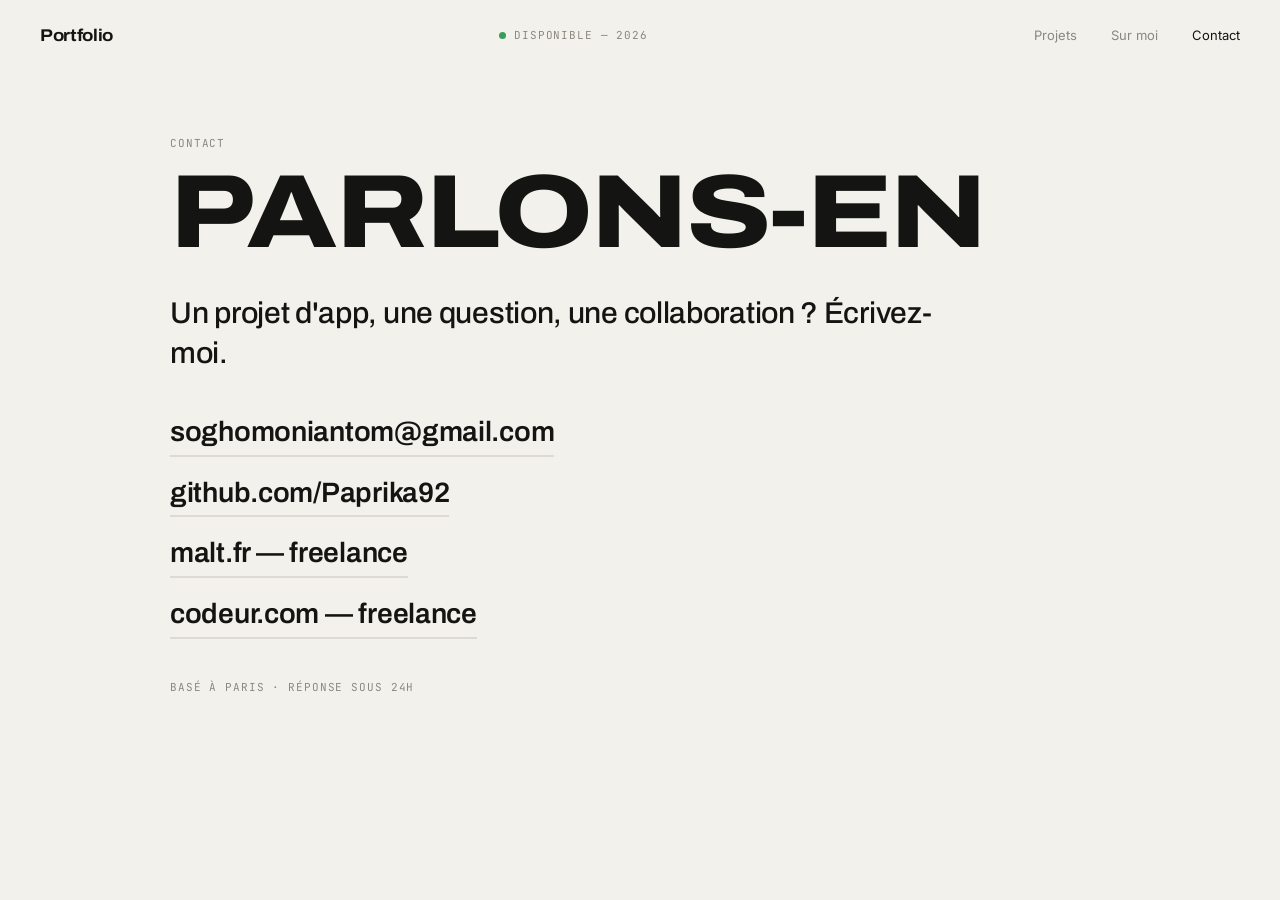
==== contact.html @ 64d4788f "Portfolio v1" ====
<!DOCTYPE html>
<html lang="fr">
<head>
<meta charset="UTF-8">
<meta name="viewport" content="width=device-width, initial-scale=1.0">
<title>Contact — Tom Soghomonian</title>
<meta name="description" content="Contacter Tom Soghomonian, développeur d'apps iOS.">
<link rel="preconnect" href="https://fonts.googleapis.com">
<link rel="preconnect" href="https://fonts.gstatic.com" crossorigin>
<link href="https://fonts.googleapis.com/css2?family=Archivo:wdth,wght@62..125,300..800&family=Inter:wght@400;500&family=JetBrains+Mono:wght@400;500&display=swap" rel="stylesheet">
<link rel="stylesheet" href="css/style.css">
</head>
<body>
<header>
  <a class="logo" href="index.html">Portfolio</a>
  <div class="status mono"><span class="dot"></span>Disponible — 2026</div>
  <nav>
    <a href="index.html">Projets</a>
    <a href="sur-moi.html">Sur moi</a>
    <a href="contact.html" class="active">Contact</a>
  </nav>
</header>
<main class="page">
  <span class="mono" style="color:var(--muted)">Contact</span>
  <h1 class="giant">Parlons-en</h1>
  <p class="big" style="margin-top:30px">Un projet d'app, une question, une collaboration ? Écrivez-moi.</p>
  <div class="contactlinks">
    <a href="mailto:soghomoniantom@gmail.com">soghomoniantom@gmail.com</a>
    <a href="https://github.com/Paprika92" target="_blank" rel="noopener">github.com/Paprika92</a>
    <a href="https://www.malt.fr/profile/tomsoghomoniantom" target="_blank" rel="noopener">malt.fr — freelance</a>
    <a href="https://www.codeur.com/-tomsogho" target="_blank" rel="noopener">codeur.com — freelance</a>
  </div>
  <p class="mono" style="color:var(--muted);margin-top:40px">Basé à Paris · Réponse sous 24h</p>
</main>

</body>
</html>
---- css/style.css ----
:root{
  --paper:#F2F1EC;
  --ink:#141412;
  --muted:#8A887F;
  --line:#DCDAD2;
  --accent:#141412;
  --card-h: min(66vh, 640px);
}
*{margin:0;padding:0;box-sizing:border-box}
html{scroll-behavior:smooth}
@media (prefers-reduced-motion: reduce){
  html{scroll-behavior:auto}
  *,*::before,*::after{animation:none!important;transition:none!important}
}
body{
  background:var(--paper);
  color:var(--ink);
  font-family:'Inter',sans-serif;
  font-size:15px;
  line-height:1.6;
  -webkit-font-smoothing:antialiased;
  min-height:100vh;
  display:flex;flex-direction:column;
}
a{color:inherit;text-decoration:none}
a:focus-visible,button:focus-visible{outline:2px solid var(--ink);outline-offset:3px}
.mono{font-family:'JetBrains Mono',monospace;font-size:11px;letter-spacing:.08em;text-transform:uppercase}

/* ---------- HEADER ---------- */
header{
  position:fixed;top:0;left:0;right:0;z-index:50;
  display:flex;align-items:center;justify-content:space-between;
  padding:22px 40px;
  background:linear-gradient(var(--paper) 60%, transparent);
}
.logo{
  font-family:'Archivo',sans-serif;
  font-weight:700;font-size:17px;letter-spacing:-.02em;
  font-stretch:110%;
}
.status{display:flex;align-items:center;gap:8px;color:var(--muted)}
.status .dot{width:7px;height:7px;border-radius:50%;background:#3A9D5C;animation:pulse 2.4s infinite}
@keyframes pulse{0%,100%{opacity:1}50%{opacity:.35}}
nav{display:flex;gap:34px}
nav a{font-size:13px;color:var(--muted);transition:color .2s}
nav a:hover,nav a.active{color:var(--ink)}

/* ---------- FOOTER BAR ---------- */
.bottombar{
  position:fixed;bottom:0;left:0;right:0;z-index:40;
  display:grid;grid-template-columns:1fr auto 1fr;align-items:end;
  padding:20px 40px;
  background:linear-gradient(transparent, var(--paper) 45%);
  pointer-events:none;
}
.bottombar > *{pointer-events:auto}
.who{font-size:12.5px;line-height:1.45}
.who em{font-style:italic;color:var(--muted)}
.dashes{display:flex;gap:8px;align-self:center;justify-self:center}
.dashes button{
  width:34px;height:14px;border:none;background:none;cursor:pointer;
  display:grid;align-items:center;
}
.dashes button::after{
  content:"";display:block;height:2px;background:var(--line);transition:all .3s;
}
.dashes button.on::after{height:4px;background:var(--ink)}
#currentName{
  justify-self:end;
  font-family:'Archivo',sans-serif;
  font-weight:800;font-stretch:125%;
  font-size:clamp(18px,2.4vw,30px);
  letter-spacing:.02em;text-transform:uppercase;
  white-space:nowrap;
}

/* ---------- CARROUSEL ---------- */
#stage{
  height:100vh;height:100svh;
  display:flex;flex-direction:column;justify-content:center;
}
.rail{
  display:flex;gap:22px;
  overflow-x:auto;
  scroll-snap-type:x mandatory;
  padding:30px 40px;
  scrollbar-width:none;
}
.rail::-webkit-scrollbar{display:none}
.card{
  flex:0 0 auto;
  scroll-snap-align:center;
  position:relative;
  display:flex;flex-direction:column;align-items:center;gap:14px;
  transition:transform .35s cubic-bezier(.2,.7,.2,1);
}
.card:hover{transform:translateY(-8px)}
.card .apptitle{
  font-family:'Archivo',sans-serif;font-weight:800;font-stretch:120%;
  font-size:clamp(19px,2.2vw,27px);letter-spacing:.02em;text-transform:uppercase;
  text-align:center;
}
.card .tag{font-size:14.5px;color:var(--muted);text-align:center;max-width:30ch}

/* ---------- PHONE MOCKUP ---------- */
.phone{
  width:calc(var(--card-h) * .46);
  height:var(--card-h);
  background:#0B0B0C;
  border-radius:38px;
  padding:9px;
  box-shadow:0 24px 50px -22px rgba(20,20,18,.4);
  position:relative;
}
.phone .screen{
  width:100%;height:100%;
  border-radius:30px;
  overflow:hidden;
  position:relative;
  background:var(--sc-bg,#fff);
}
.phone .screen img.shot{display:block;width:100%;height:100%;object-fit:cover}
/* éléments génériques des mini-écrans */

/* ---------- PAGES INTERNES ---------- */
main.page{
  flex:1;
  width:100%;max-width:1020px;margin:0 auto;
  padding:130px 40px 160px;
}
.crumb{color:var(--muted);display:inline-flex;gap:8px;align-items:center;margin-bottom:26px}
.crumb:hover{color:var(--ink)}
h1.giant{
  font-family:'Archivo',sans-serif;font-weight:800;font-stretch:118%;
  font-size:clamp(44px,9vw,104px);letter-spacing:-.02em;line-height:.95;
  text-transform:uppercase;margin:10px 0 12px;
}
.tagline{font-size:17px;color:var(--muted);max-width:44ch}
.hero-app{display:grid;grid-template-columns:1fr auto;gap:40px;align-items:center}
.hero-app .phone{--card-h:400px}
.meta{
  display:flex;flex-wrap:wrap;gap:34px;
  margin:44px 0;padding:22px 0;
  border-top:1px solid var(--line);border-bottom:1px solid var(--line);
}
.meta div span{display:block;font-size:11px;color:var(--muted);font-family:'JetBrains Mono',monospace;letter-spacing:.08em;text-transform:uppercase;margin-bottom:5px}
.meta div b{font-weight:500;font-size:14px}
.sec-title{color:var(--accent);display:block;margin:56px 0 18px}
.desc{max-width:62ch;font-size:16px}
.feat{display:grid;grid-template-columns:repeat(auto-fit,minmax(240px,1fr));gap:14px}
.feat li{
  list-style:none;padding:18px;border:1px solid var(--line);
  font-size:14px;background:#fff;
}
.feat li::before{content:"→";display:block;color:var(--accent);margin-bottom:8px;font-weight:700}
.stack{display:flex;flex-wrap:wrap;gap:10px}
.stack span{
  font-family:'JetBrains Mono',monospace;font-size:11.5px;
  padding:8px 14px;border:1px solid var(--line);border-radius:999px;background:#fff;
}
.gallery{display:grid;grid-auto-flow:column;grid-auto-columns:1fr;gap:14px}
.gallery .shot{
  aspect-ratio:9/16.5;background:var(--accent);
  display:grid;place-items:center;color:#fff;overflow:hidden;border-radius:6px;
}
.gallery .shot img{width:100%;height:100%;object-fit:cover}
.gallery .shot .ph{font-family:'JetBrains Mono',monospace;font-size:10px;letter-spacing:.1em;opacity:.55;text-transform:uppercase}
.store{
  display:inline-block;margin-top:50px;
  font-family:'Archivo',sans-serif;font-weight:700;font-size:16px;
  padding:16px 26px;border-radius:999px;
  background:var(--ink);color:var(--paper);
  transition:transform .2s;
}
.store:hover{transform:translateY(-3px)}
.store.soon{background:none;border:1px dashed var(--muted);color:var(--muted);pointer-events:none}
.pagenav{
  display:flex;justify-content:space-between;gap:20px;
  margin-top:80px;padding-top:28px;border-top:1px solid var(--line);
}
.pagenav a{font-family:'Archivo',sans-serif;font-weight:600;font-size:15px;color:var(--muted)}
.pagenav a:hover{color:var(--ink)}

/* Sur moi / Contact */
p.big{
  font-family:'Archivo',sans-serif;font-weight:500;
  font-size:clamp(20px,3vw,30px);line-height:1.35;letter-spacing:-.01em;
  max-width:26em;
}
.facts{display:flex;flex-wrap:wrap;gap:40px;margin-top:48px}
.facts div strong{display:block;font-family:'Archivo',sans-serif;font-weight:700;font-size:30px;letter-spacing:-.02em}
.facts div span{font-size:12.5px;color:var(--muted)}
.contactlinks{display:flex;flex-direction:column;gap:14px;margin-top:36px}
.contactlinks a{
  font-family:'Archivo',sans-serif;font-weight:600;font-size:clamp(20px,2.6vw,28px);
  letter-spacing:-.01em;width:fit-content;
  border-bottom:2px solid var(--line);transition:border-color .2s;
}
.contactlinks a:hover{border-color:var(--ink)}
.applist{margin-top:56px;display:grid;grid-template-columns:repeat(auto-fit,minmax(200px,1fr));gap:12px}
.applist a{
  padding:16px 18px;border:1px solid var(--line);background:#fff;
  display:flex;justify-content:space-between;align-items:center;
  font-family:'Archivo',sans-serif;font-weight:600;font-size:15px;
  transition:transform .2s;
}
.applist a:hover{transform:translateY(-3px)}
.applist a i{font-style:normal;width:10px;height:10px;border-radius:99px;background:var(--c)}

/* ---------- MOBILE ---------- */
@media (max-width:720px){
  header{padding:16px 20px}
  nav{gap:18px}
  .status{display:none}
  .rail{padding:24px 20px}
  :root{--card-h:56vh}
  .bottombar{padding:14px 20px;grid-template-columns:1fr auto}
  #currentName{display:none}
  .dashes{justify-self:end}
  .dashes button{width:20px}
  main.page{padding:110px 20px 120px}
  .gallery{grid-auto-flow:row;grid-template-columns:repeat(2,1fr)}
  .hero-app{grid-template-columns:1fr}
  .hero-app .phone{--card-h:340px;justify-self:center}
}
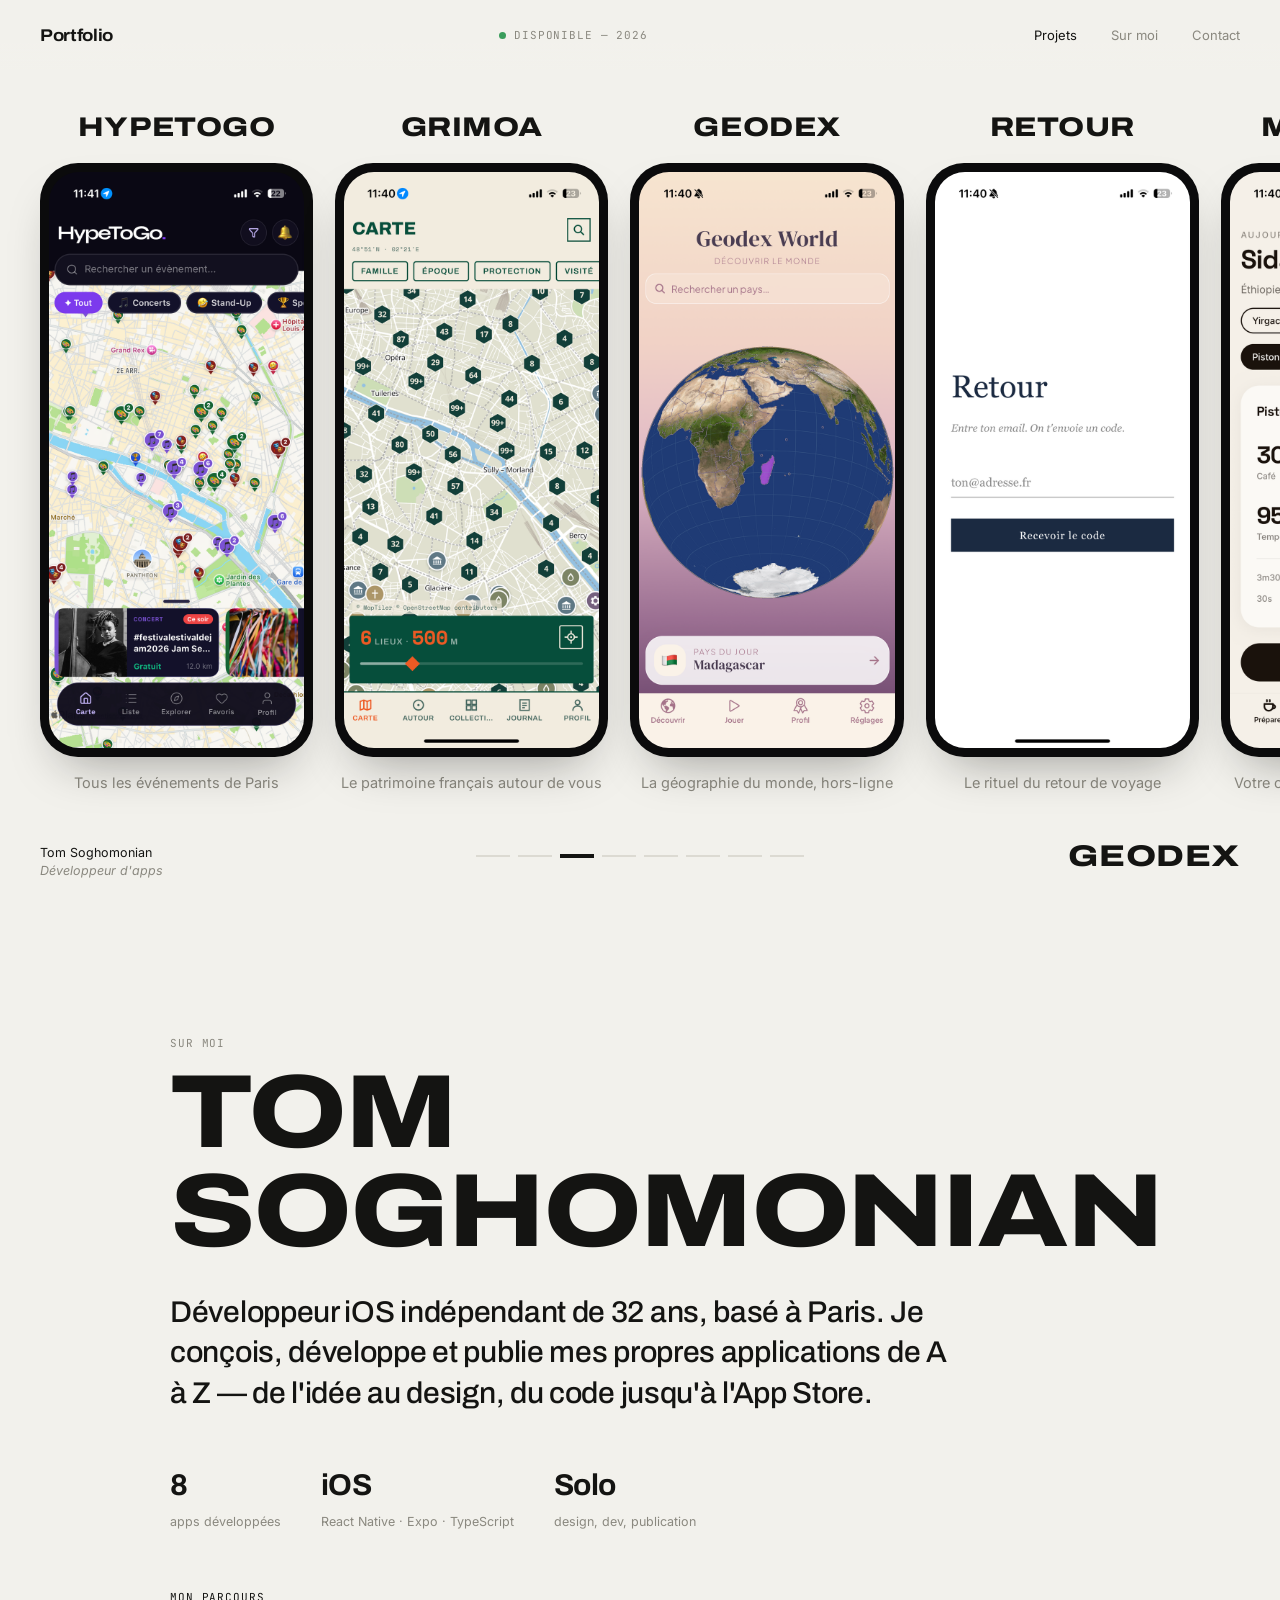
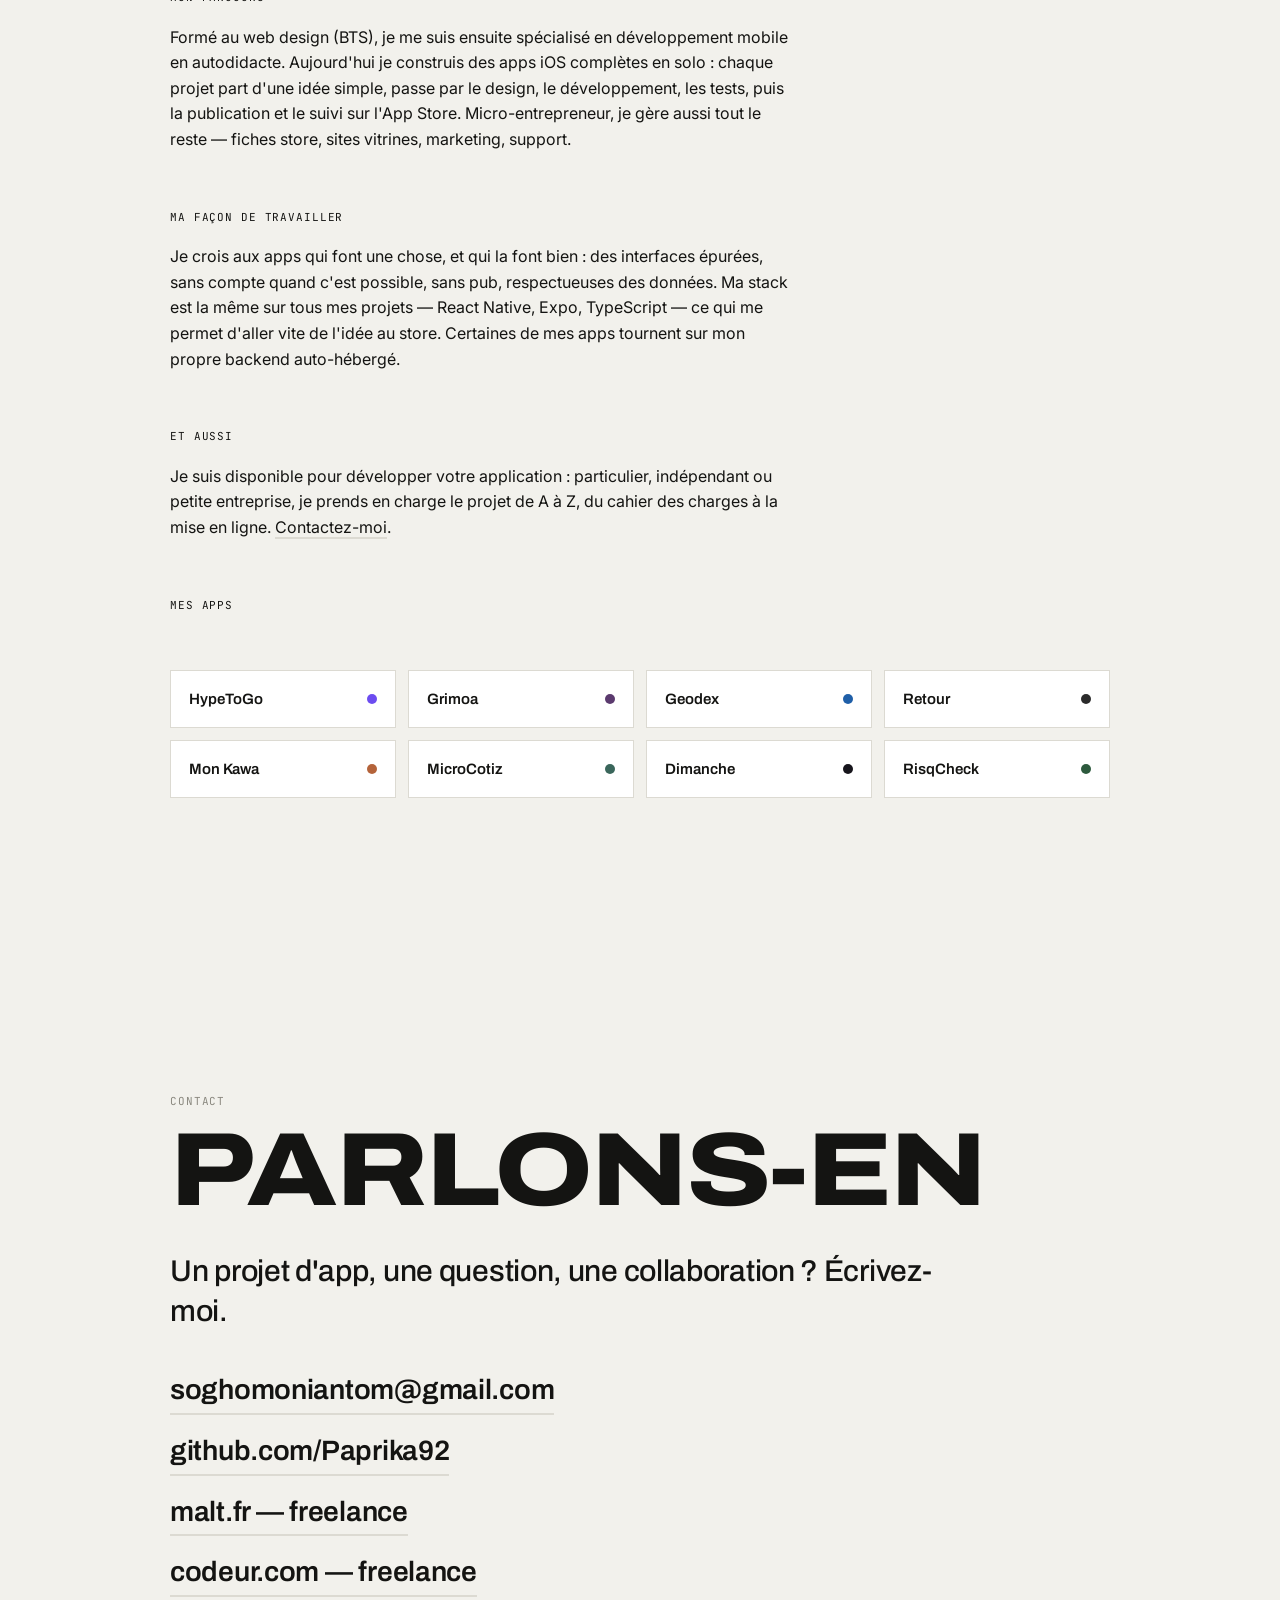
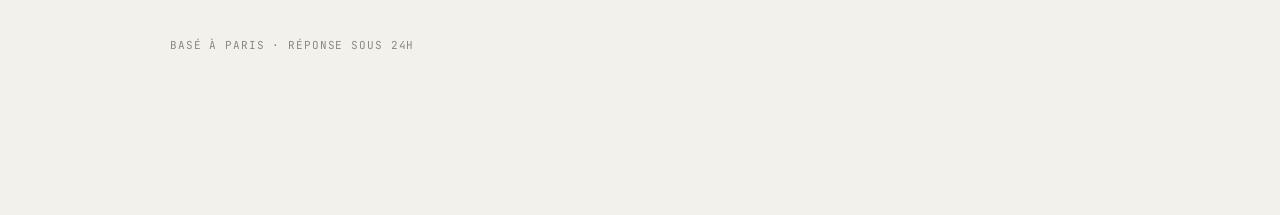
==== commit 02518c5f: "Merge feature/build-onepage" ====
--- a/contact.html
+++ b/contact.html
@@ -3,35 +3,13 @@
 <head>
 <meta charset="UTF-8">
 <meta name="viewport" content="width=device-width, initial-scale=1.0">
+<meta http-equiv="refresh" content="0; url=index.html#contact">
 <title>Contact — Tom Soghomonian</title>
-<meta name="description" content="Contacter Tom Soghomonian, développeur d'apps iOS.">
-<link rel="preconnect" href="https://fonts.googleapis.com">
-<link rel="preconnect" href="https://fonts.gstatic.com" crossorigin>
-<link href="https://fonts.googleapis.com/css2?family=Archivo:wdth,wght@62..125,300..800&family=Inter:wght@400;500&family=JetBrains+Mono:wght@400;500&display=swap" rel="stylesheet">
-<link rel="stylesheet" href="css/style.css">
+<meta name="robots" content="noindex">
+<link rel="canonical" href="https://paprika92.github.io/index.html#contact">
+<script>location.replace('index.html#contact');</script>
 </head>
 <body>
-<header>
-  <a class="logo" href="index.html">Portfolio</a>
-  <div class="status mono"><span class="dot"></span>Disponible — 2026</div>
-  <nav>
-    <a href="index.html">Projets</a>
-    <a href="sur-moi.html">Sur moi</a>
-    <a href="contact.html" class="active">Contact</a>
-  </nav>
-</header>
-<main class="page">
-  <span class="mono" style="color:var(--muted)">Contact</span>
-  <h1 class="giant">Parlons-en</h1>
-  <p class="big" style="margin-top:30px">Un projet d'app, une question, une collaboration ? Écrivez-moi.</p>
-  <div class="contactlinks">
-    <a href="mailto:soghomoniantom@gmail.com">soghomoniantom@gmail.com</a>
-    <a href="https://github.com/Paprika92" target="_blank" rel="noopener">github.com/Paprika92</a>
-    <a href="https://www.malt.fr/profile/tomsoghomoniantom" target="_blank" rel="noopener">malt.fr — freelance</a>
-    <a href="https://www.codeur.com/-tomsogho" target="_blank" rel="noopener">codeur.com — freelance</a>
-  </div>
-  <p class="mono" style="color:var(--muted);margin-top:40px">Basé à Paris · Réponse sous 24h</p>
-</main>
-
+<p><a href="index.html#contact">Cette page a déménagé — cliquez ici si la redirection ne se fait pas.</a></p>
 </body>
 </html>
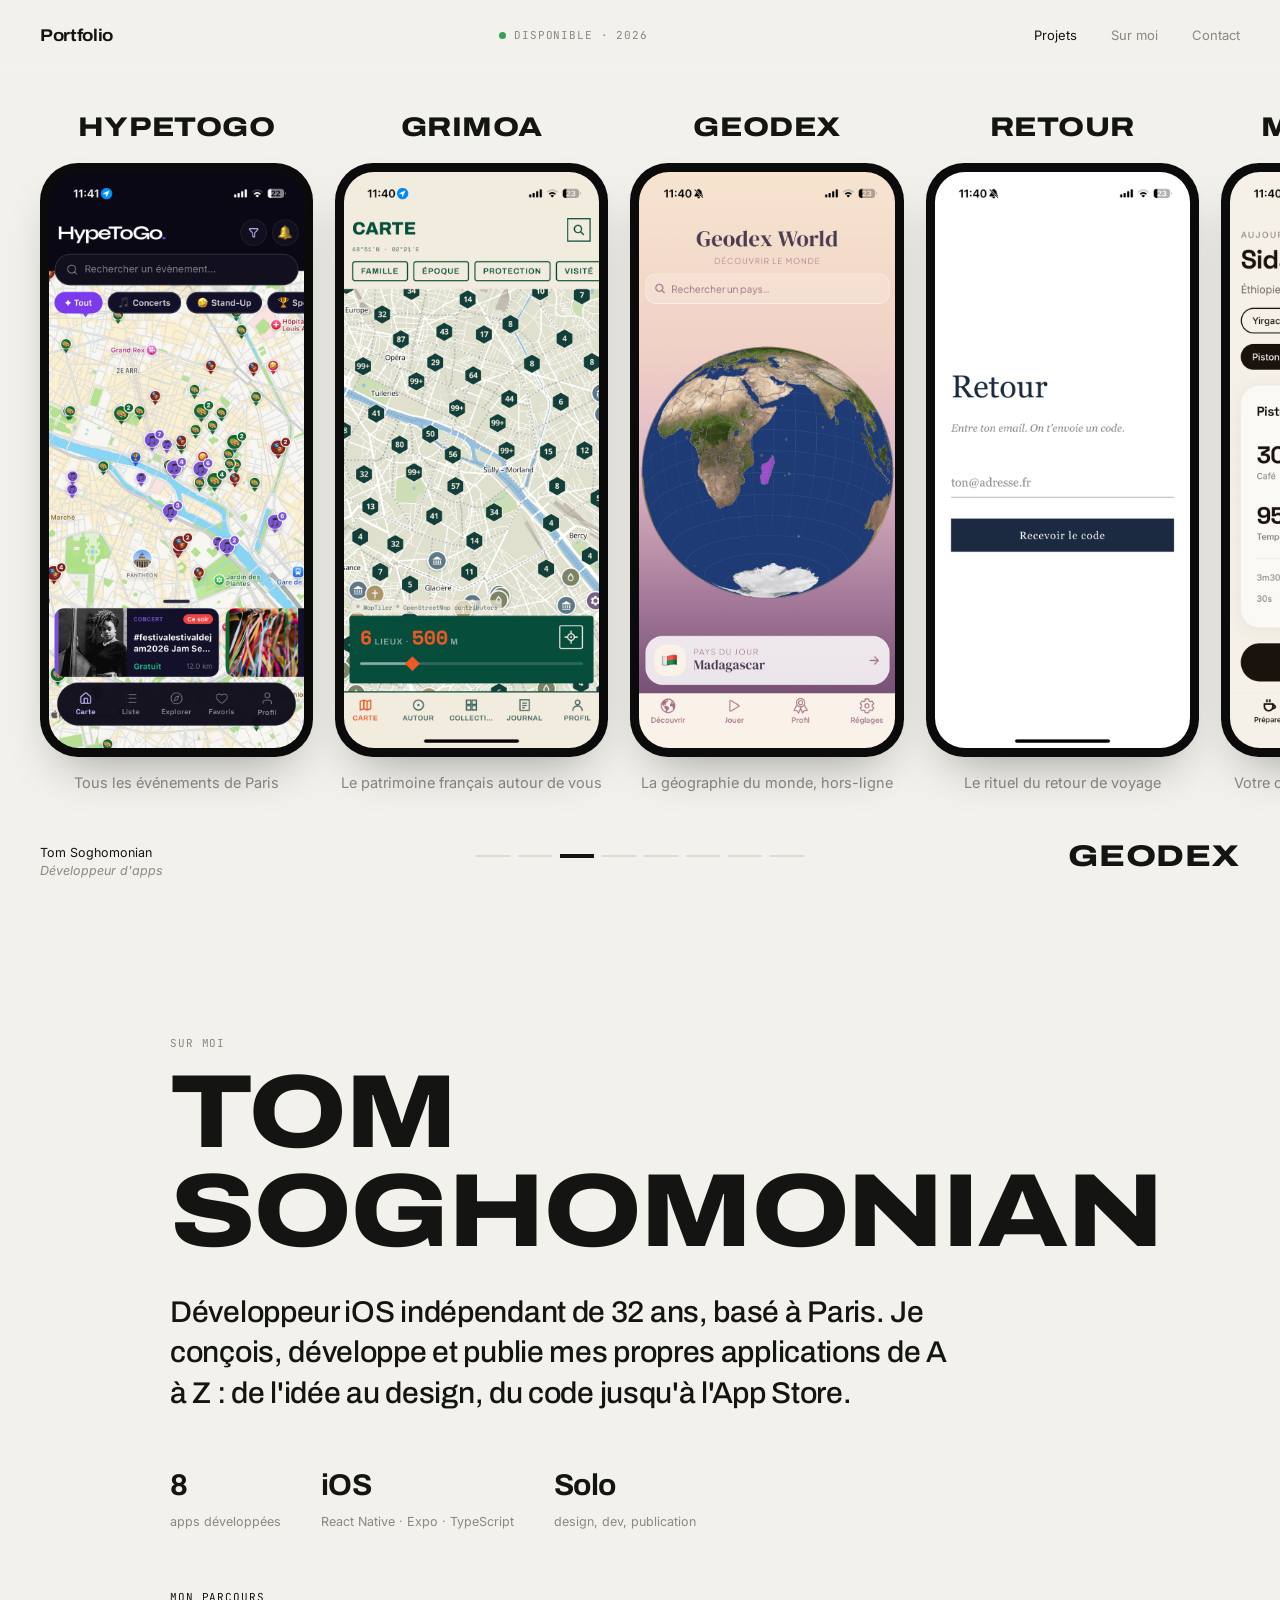
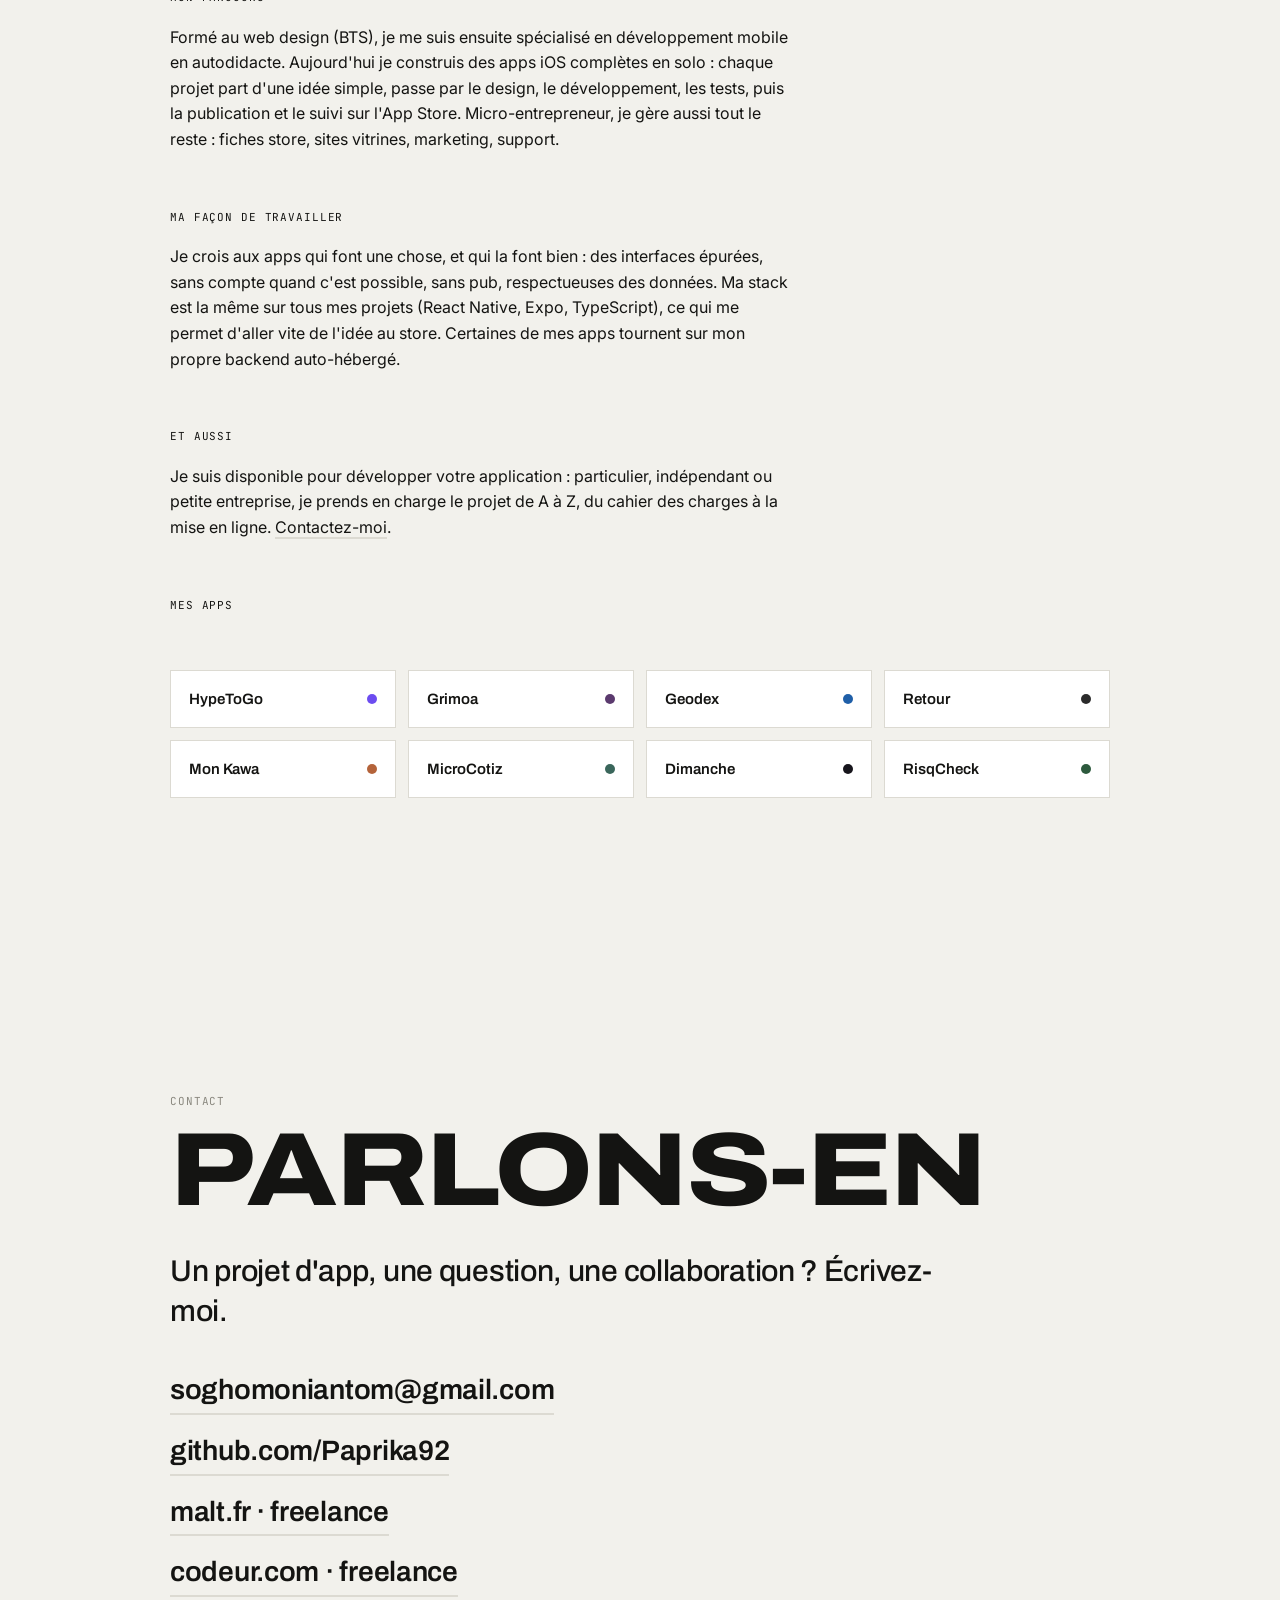
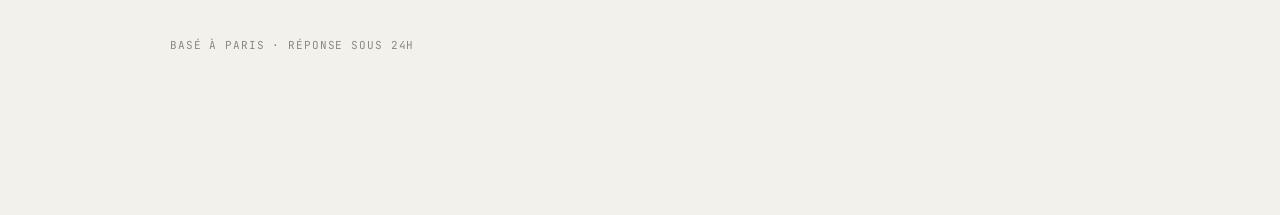
==== commit f341fe70: "Suppression des tirets cadratins" ====
--- a/contact.html
+++ b/contact.html
@@ -4,12 +4,12 @@
 <meta charset="UTF-8">
 <meta name="viewport" content="width=device-width, initial-scale=1.0">
 <meta http-equiv="refresh" content="0; url=index.html#contact">
-<title>Contact — Tom Soghomonian</title>
+<title>Contact · Tom Soghomonian</title>
 <meta name="robots" content="noindex">
 <link rel="canonical" href="https://paprika92.github.io/index.html#contact">
 <script>location.replace('index.html#contact');</script>
 </head>
 <body>
-<p><a href="index.html#contact">Cette page a déménagé — cliquez ici si la redirection ne se fait pas.</a></p>
+<p><a href="index.html#contact">Cette page a déménagé : cliquez ici si la redirection ne se fait pas.</a></p>
 </body>
 </html>
